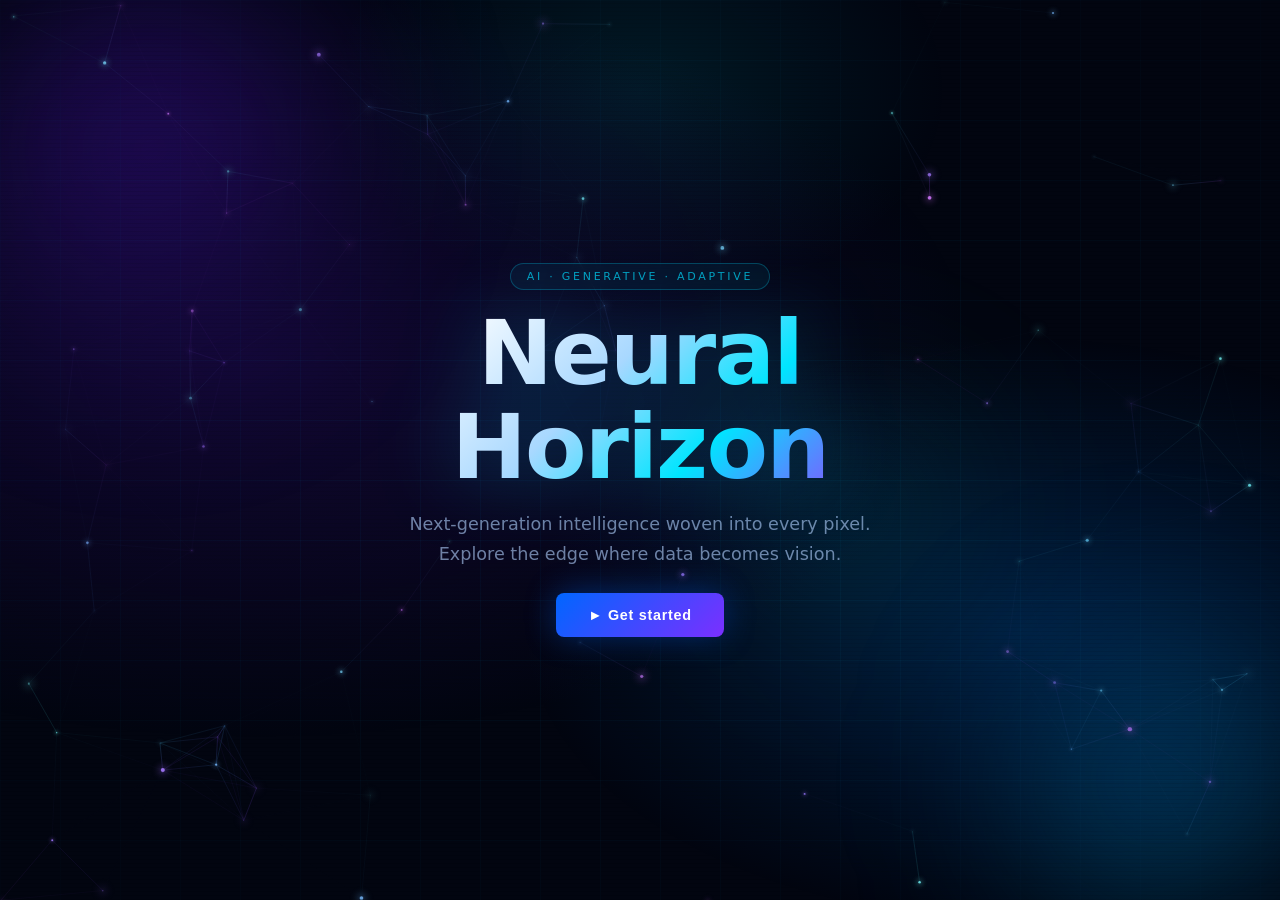
==== velox-nebula/index.html @ 0381c70f "add gamenad bg" ====
<!DOCTYPE html>
<html lang="en">
<head>
  <meta charset="UTF-8" />
  <meta name="viewport" content="width=device-width, initial-scale=1.0" />
  <title>Velox Nebula</title>
  <style>
    *, *::before, *::after { margin: 0; padding: 0; box-sizing: border-box; }

    body {
      width: 100vw;
      height: 100vh;
      overflow: hidden;
      background: #020510;
      font-family: 'Segoe UI', system-ui, sans-serif;
    }

    canvas {
      position: fixed;
      inset: 0;
      z-index: 0;
    }

    .overlay {
      position: fixed;
      inset: 0;
      z-index: 1;
      background:
        radial-gradient(ellipse 80% 60% at 20% 40%, rgba(30, 10, 80, 0.55) 0%, transparent 70%),
        radial-gradient(ellipse 60% 50% at 80% 70%, rgba(0, 60, 120, 0.45) 0%, transparent 65%),
        radial-gradient(ellipse 40% 40% at 50% 10%, rgba(0, 180, 200, 0.12) 0%, transparent 60%);
      pointer-events: none;
    }

    .grid {
      position: fixed;
      inset: 0;
      z-index: 1;
      background-image:
        linear-gradient(rgba(0, 200, 255, 0.04) 1px, transparent 1px),
        linear-gradient(90deg, rgba(0, 200, 255, 0.04) 1px, transparent 1px);
      background-size: 60px 60px;
      mask-image: radial-gradient(ellipse 90% 80% at 50% 50%, black 30%, transparent 100%);
      pointer-events: none;
    }

    .scanline {
      position: fixed;
      inset: 0;
      z-index: 2;
      background: repeating-linear-gradient(
        to bottom,
        transparent 0px,
        transparent 3px,
        rgba(0, 0, 0, 0.08) 3px,
        rgba(0, 0, 0, 0.08) 4px
      );
      pointer-events: none;
    }

    .content {
      position: relative;
      z-index: 10;
      display: flex;
      flex-direction: column;
      align-items: center;
      justify-content: center;
      height: 100vh;
      gap: 16px;
      color: #fff;
      text-align: center;
    }

    .badge {
      font-size: 11px;
      letter-spacing: 0.25em;
      text-transform: uppercase;
      color: rgba(0, 220, 255, 0.7);
      border: 1px solid rgba(0, 220, 255, 0.25);
      padding: 6px 16px;
      border-radius: 100px;
      backdrop-filter: blur(4px);
      background: rgba(0, 220, 255, 0.06);
    }

    h1 {
      font-size: clamp(2.5rem, 7vw, 6rem);
      font-weight: 700;
      line-height: 1.05;
      letter-spacing: -0.02em;
      background: linear-gradient(135deg, #ffffff 0%, #a8d8ff 40%, #00e5ff 70%, #7b5fff 100%);
      -webkit-background-clip: text;
      -webkit-text-fill-color: transparent;
      background-clip: text;
      filter: drop-shadow(0 0 40px rgba(0, 200, 255, 0.35));
    }

    p {
      font-size: clamp(0.9rem, 2vw, 1.1rem);
      color: rgba(180, 210, 255, 0.6);
      max-width: 480px;
      line-height: 1.7;
    }

    .btn {
      margin-top: 8px;
      display: inline-flex;
      align-items: center;
      gap: 8px;
      padding: 14px 32px;
      border-radius: 8px;
      font-size: 0.9rem;
      font-weight: 600;
      letter-spacing: 0.05em;
      cursor: pointer;
      border: none;
      background: linear-gradient(135deg, #0066ff, #7b2fff);
      color: #fff;
      box-shadow: 0 0 30px rgba(0, 100, 255, 0.4), 0 4px 20px rgba(0,0,0,0.5);
      transition: transform 0.2s, box-shadow 0.2s;
    }
    .btn:hover {
      transform: translateY(-2px) scale(1.02);
      box-shadow: 0 0 50px rgba(0, 120, 255, 0.6), 0 6px 30px rgba(0,0,0,0.5);
    }

    .orb {
      position: fixed;
      border-radius: 50%;
      filter: blur(80px);
      pointer-events: none;
      z-index: 0;
    }
    .orb-1 {
      width: 500px; height: 500px;
      background: radial-gradient(circle, rgba(80, 20, 200, 0.5), transparent 70%);
      top: -100px; left: -100px;
      animation: drift1 18s ease-in-out infinite alternate;
    }
    .orb-2 {
      width: 400px; height: 400px;
      background: radial-gradient(circle, rgba(0, 150, 220, 0.45), transparent 70%);
      bottom: -80px; right: -80px;
      animation: drift2 14s ease-in-out infinite alternate;
    }
    .orb-3 {
      width: 300px; height: 300px;
      background: radial-gradient(circle, rgba(0, 220, 180, 0.2), transparent 70%);
      top: 40%; left: 55%;
      animation: drift3 22s ease-in-out infinite alternate;
    }

    @keyframes drift1 {
      from { transform: translate(0, 0) scale(1); }
      to   { transform: translate(80px, 60px) scale(1.15); }
    }
    @keyframes drift2 {
      from { transform: translate(0, 0) scale(1); }
      to   { transform: translate(-60px, -80px) scale(1.2); }
    }
    @keyframes drift3 {
      from { transform: translate(0, 0) scale(1); }
      to   { transform: translate(-40px, 50px) scale(0.9); }
    }
  </style>
</head>
<body>
  <div class="orb orb-1"></div>
  <div class="orb orb-2"></div>
  <div class="orb orb-3"></div>
  <canvas id="c"></canvas>
  <div class="overlay"></div>
  <div class="grid"></div>
  <div class="scanline"></div>

  <div class="content">
    <div class="badge">AI · Generative · Adaptive</div>
    <h1>Neural<br>Horizon</h1>
    <p>Next-generation intelligence woven into every pixel. Explore the edge where data becomes vision.</p>
    <button class="btn">&#9658; Get started</button>
  </div>

  <script>
    const canvas = document.getElementById('c');
    const ctx = canvas.getContext('2d');

    let W, H, nodes, mouse = { x: -9999, y: -9999 };

    const NODE_COUNT = 90;
    const MAX_DIST = 160;
    const SPEED = 0.35;

    function resize() {
      W = canvas.width  = window.innerWidth;
      H = canvas.height = window.innerHeight;
    }

    class Node {
      constructor() { this.reset(true); }
      reset(init) {
        this.x  = Math.random() * W;
        this.y  = init ? Math.random() * H : (Math.random() < 0.5 ? -5 : H + 5);
        this.vx = (Math.random() - 0.5) * SPEED;
        this.vy = (Math.random() - 0.5) * SPEED;
        this.r  = Math.random() * 1.8 + 0.6;
        this.pulse = Math.random() * Math.PI * 2;
        this.pulseSpeed = 0.02 + Math.random() * 0.02;
        const hues = [195, 210, 260, 280, 180];
        this.hue = hues[Math.floor(Math.random() * hues.length)];
      }
      update() {
        this.x += this.vx;
        this.y += this.vy;
        this.pulse += this.pulseSpeed;

        const mdx = this.x - mouse.x;
        const mdy = this.y - mouse.y;
        const md  = Math.sqrt(mdx * mdx + mdy * mdy);
        if (md < 120) {
          const force = (120 - md) / 120 * 0.3;
          this.vx += (mdx / md) * force;
          this.vy += (mdy / md) * force;
        }

        const maxV = SPEED * 3;
        const v = Math.sqrt(this.vx*this.vx + this.vy*this.vy);
        if (v > maxV) { this.vx = this.vx/v*maxV; this.vy = this.vy/v*maxV; }

        this.vx *= 0.998;
        this.vy *= 0.998;

        if (this.x < -20 || this.x > W+20 || this.y < -20 || this.y > H+20) this.reset(false);
      }
      draw() {
        const a = 0.6 + 0.4 * Math.sin(this.pulse);
        ctx.beginPath();
        ctx.arc(this.x, this.y, this.r * a, 0, Math.PI * 2);
        ctx.fillStyle = `hsla(${this.hue}, 100%, 75%, ${a * 0.9})`;
        ctx.fill();

        const glow = ctx.createRadialGradient(this.x, this.y, 0, this.x, this.y, this.r * 6);
        glow.addColorStop(0, `hsla(${this.hue}, 100%, 70%, ${a * 0.25})`);
        glow.addColorStop(1, 'transparent');
        ctx.beginPath();
        ctx.arc(this.x, this.y, this.r * 6, 0, Math.PI * 2);
        ctx.fillStyle = glow;
        ctx.fill();
      }
    }

    function init() {
      resize();
      nodes = Array.from({ length: NODE_COUNT }, () => new Node());
    }

    function drawEdges() {
      for (let i = 0; i < nodes.length; i++) {
        for (let j = i + 1; j < nodes.length; j++) {
          const a = nodes[i], b = nodes[j];
          const dx = a.x - b.x, dy = a.y - b.y;
          const dist = Math.sqrt(dx*dx + dy*dy);
          if (dist > MAX_DIST) continue;
          const alpha = (1 - dist / MAX_DIST) * 0.45;
          const midH = (a.hue + b.hue) / 2;
          const grad = ctx.createLinearGradient(a.x, a.y, b.x, b.y);
          grad.addColorStop(0, `hsla(${a.hue}, 100%, 65%, ${alpha})`);
          grad.addColorStop(1, `hsla(${b.hue}, 100%, 65%, ${alpha})`);
          ctx.beginPath();
          ctx.moveTo(a.x, a.y);
          ctx.lineTo(b.x, b.y);
          ctx.strokeStyle = grad;
          ctx.lineWidth = alpha * 1.2;
          ctx.stroke();
        }
      }
    }

    let t = 0;
    function loop() {
      ctx.clearRect(0, 0, W, H);

      t += 0.003;
      // subtle animated dark background gradient
      const bg = ctx.createRadialGradient(W*0.5 + Math.sin(t)*80, H*0.5 + Math.cos(t)*60, 0,
                                           W*0.5, H*0.5, Math.max(W, H) * 0.9);
      bg.addColorStop(0, 'rgba(8, 6, 30, 0)');
      bg.addColorStop(1, 'rgba(2, 5, 16, 0)');
      ctx.fillStyle = bg;
      ctx.fillRect(0, 0, W, H);

      drawEdges();
      nodes.forEach(n => { n.update(); n.draw(); });

      requestAnimationFrame(loop);
    }

    window.addEventListener('resize', () => { resize(); nodes.forEach(n => n.reset(true)); });
    window.addEventListener('mousemove', e => { mouse.x = e.clientX; mouse.y = e.clientY; });
    window.addEventListener('mouseleave', () => { mouse.x = -9999; mouse.y = -9999; });

    init();
    loop();
  </script>
</body>
</html>
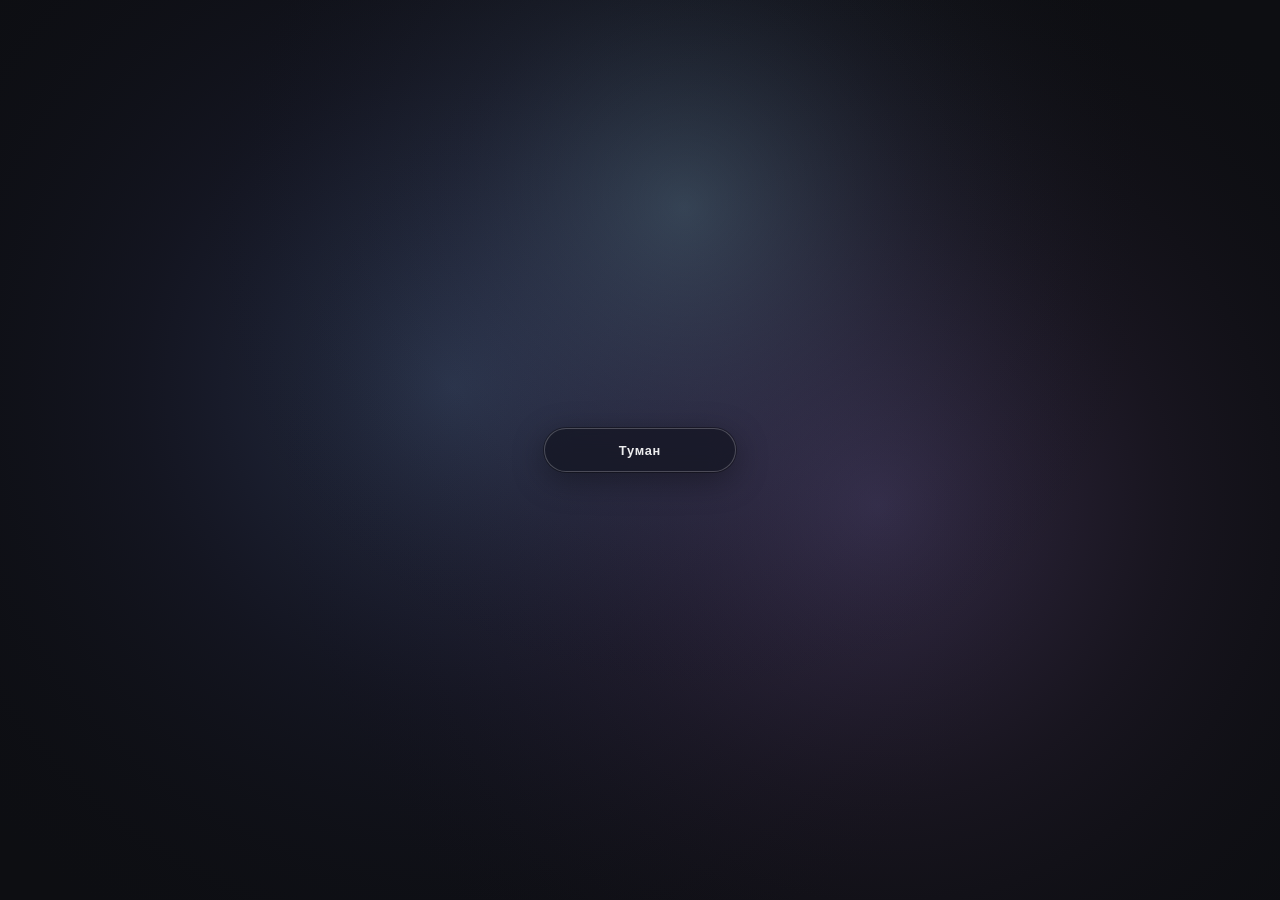
==== commit 90f902a1: "add changeable background" ====
--- a/velox-nebula/index.html
+++ b/velox-nebula/index.html
@@ -1,305 +1,18 @@
 <!DOCTYPE html>
-<html lang="en">
+<html lang="ru">
 <head>
   <meta charset="UTF-8" />
   <meta name="viewport" content="width=device-width, initial-scale=1.0" />
   <title>Velox Nebula</title>
-  <style>
-    *, *::before, *::after { margin: 0; padding: 0; box-sizing: border-box; }
-
-    body {
-      width: 100vw;
-      height: 100vh;
-      overflow: hidden;
-      background: #020510;
-      font-family: 'Segoe UI', system-ui, sans-serif;
-    }
-
-    canvas {
-      position: fixed;
-      inset: 0;
-      z-index: 0;
-    }
-
-    .overlay {
-      position: fixed;
-      inset: 0;
-      z-index: 1;
-      background:
-        radial-gradient(ellipse 80% 60% at 20% 40%, rgba(30, 10, 80, 0.55) 0%, transparent 70%),
-        radial-gradient(ellipse 60% 50% at 80% 70%, rgba(0, 60, 120, 0.45) 0%, transparent 65%),
-        radial-gradient(ellipse 40% 40% at 50% 10%, rgba(0, 180, 200, 0.12) 0%, transparent 60%);
-      pointer-events: none;
-    }
-
-    .grid {
-      position: fixed;
-      inset: 0;
-      z-index: 1;
-      background-image:
-        linear-gradient(rgba(0, 200, 255, 0.04) 1px, transparent 1px),
-        linear-gradient(90deg, rgba(0, 200, 255, 0.04) 1px, transparent 1px);
-      background-size: 60px 60px;
-      mask-image: radial-gradient(ellipse 90% 80% at 50% 50%, black 30%, transparent 100%);
-      pointer-events: none;
-    }
-
-    .scanline {
-      position: fixed;
-      inset: 0;
-      z-index: 2;
-      background: repeating-linear-gradient(
-        to bottom,
-        transparent 0px,
-        transparent 3px,
-        rgba(0, 0, 0, 0.08) 3px,
-        rgba(0, 0, 0, 0.08) 4px
-      );
-      pointer-events: none;
-    }
-
-    .content {
-      position: relative;
-      z-index: 10;
-      display: flex;
-      flex-direction: column;
-      align-items: center;
-      justify-content: center;
-      height: 100vh;
-      gap: 16px;
-      color: #fff;
-      text-align: center;
-    }
-
-    .badge {
-      font-size: 11px;
-      letter-spacing: 0.25em;
-      text-transform: uppercase;
-      color: rgba(0, 220, 255, 0.7);
-      border: 1px solid rgba(0, 220, 255, 0.25);
-      padding: 6px 16px;
-      border-radius: 100px;
-      backdrop-filter: blur(4px);
-      background: rgba(0, 220, 255, 0.06);
-    }
-
-    h1 {
-      font-size: clamp(2.5rem, 7vw, 6rem);
-      font-weight: 700;
-      line-height: 1.05;
-      letter-spacing: -0.02em;
-      background: linear-gradient(135deg, #ffffff 0%, #a8d8ff 40%, #00e5ff 70%, #7b5fff 100%);
-      -webkit-background-clip: text;
-      -webkit-text-fill-color: transparent;
-      background-clip: text;
-      filter: drop-shadow(0 0 40px rgba(0, 200, 255, 0.35));
-    }
-
-    p {
-      font-size: clamp(0.9rem, 2vw, 1.1rem);
-      color: rgba(180, 210, 255, 0.6);
-      max-width: 480px;
-      line-height: 1.7;
-    }
-
-    .btn {
-      margin-top: 8px;
-      display: inline-flex;
-      align-items: center;
-      gap: 8px;
-      padding: 14px 32px;
-      border-radius: 8px;
-      font-size: 0.9rem;
-      font-weight: 600;
-      letter-spacing: 0.05em;
-      cursor: pointer;
-      border: none;
-      background: linear-gradient(135deg, #0066ff, #7b2fff);
-      color: #fff;
-      box-shadow: 0 0 30px rgba(0, 100, 255, 0.4), 0 4px 20px rgba(0,0,0,0.5);
-      transition: transform 0.2s, box-shadow 0.2s;
-    }
-    .btn:hover {
-      transform: translateY(-2px) scale(1.02);
-      box-shadow: 0 0 50px rgba(0, 120, 255, 0.6), 0 6px 30px rgba(0,0,0,0.5);
-    }
-
-    .orb {
-      position: fixed;
-      border-radius: 50%;
-      filter: blur(80px);
-      pointer-events: none;
-      z-index: 0;
-    }
-    .orb-1 {
-      width: 500px; height: 500px;
-      background: radial-gradient(circle, rgba(80, 20, 200, 0.5), transparent 70%);
-      top: -100px; left: -100px;
-      animation: drift1 18s ease-in-out infinite alternate;
-    }
-    .orb-2 {
-      width: 400px; height: 400px;
-      background: radial-gradient(circle, rgba(0, 150, 220, 0.45), transparent 70%);
-      bottom: -80px; right: -80px;
-      animation: drift2 14s ease-in-out infinite alternate;
-    }
-    .orb-3 {
-      width: 300px; height: 300px;
-      background: radial-gradient(circle, rgba(0, 220, 180, 0.2), transparent 70%);
-      top: 40%; left: 55%;
-      animation: drift3 22s ease-in-out infinite alternate;
-    }
-
-    @keyframes drift1 {
-      from { transform: translate(0, 0) scale(1); }
-      to   { transform: translate(80px, 60px) scale(1.15); }
-    }
-    @keyframes drift2 {
-      from { transform: translate(0, 0) scale(1); }
-      to   { transform: translate(-60px, -80px) scale(1.2); }
-    }
-    @keyframes drift3 {
-      from { transform: translate(0, 0) scale(1); }
-      to   { transform: translate(-40px, 50px) scale(0.9); }
-    }
-  </style>
+  <link rel="stylesheet" href="styles.css" />
 </head>
 <body>
-  <div class="orb orb-1"></div>
-  <div class="orb orb-2"></div>
-  <div class="orb orb-3"></div>
-  <canvas id="c"></canvas>
-  <div class="overlay"></div>
-  <div class="grid"></div>
-  <div class="scanline"></div>
-
-  <div class="content">
-    <div class="badge">AI · Generative · Adaptive</div>
-    <h1>Neural<br>Horizon</h1>
-    <p>Next-generation intelligence woven into every pixel. Explore the edge where data becomes vision.</p>
-    <button class="btn">&#9658; Get started</button>
+  <canvas id="bg-canvas" aria-hidden="true"></canvas>
+  <div class="shell">
+    <button type="button" id="bg-cycle" class="btn" aria-label="Сменить анимированный фон">
+      Туман
+    </button>
   </div>
-
-  <script>
-    const canvas = document.getElementById('c');
-    const ctx = canvas.getContext('2d');
-
-    let W, H, nodes, mouse = { x: -9999, y: -9999 };
-
-    const NODE_COUNT = 90;
-    const MAX_DIST = 160;
-    const SPEED = 0.35;
-
-    function resize() {
-      W = canvas.width  = window.innerWidth;
-      H = canvas.height = window.innerHeight;
-    }
-
-    class Node {
-      constructor() { this.reset(true); }
-      reset(init) {
-        this.x  = Math.random() * W;
-        this.y  = init ? Math.random() * H : (Math.random() < 0.5 ? -5 : H + 5);
-        this.vx = (Math.random() - 0.5) * SPEED;
-        this.vy = (Math.random() - 0.5) * SPEED;
-        this.r  = Math.random() * 1.8 + 0.6;
-        this.pulse = Math.random() * Math.PI * 2;
-        this.pulseSpeed = 0.02 + Math.random() * 0.02;
-        const hues = [195, 210, 260, 280, 180];
-        this.hue = hues[Math.floor(Math.random() * hues.length)];
-      }
-      update() {
-        this.x += this.vx;
-        this.y += this.vy;
-        this.pulse += this.pulseSpeed;
-
-        const mdx = this.x - mouse.x;
-        const mdy = this.y - mouse.y;
-        const md  = Math.sqrt(mdx * mdx + mdy * mdy);
-        if (md < 120) {
-          const force = (120 - md) / 120 * 0.3;
-          this.vx += (mdx / md) * force;
-          this.vy += (mdy / md) * force;
-        }
-
-        const maxV = SPEED * 3;
-        const v = Math.sqrt(this.vx*this.vx + this.vy*this.vy);
-        if (v > maxV) { this.vx = this.vx/v*maxV; this.vy = this.vy/v*maxV; }
-
-        this.vx *= 0.998;
-        this.vy *= 0.998;
-
-        if (this.x < -20 || this.x > W+20 || this.y < -20 || this.y > H+20) this.reset(false);
-      }
-      draw() {
-        const a = 0.6 + 0.4 * Math.sin(this.pulse);
-        ctx.beginPath();
-        ctx.arc(this.x, this.y, this.r * a, 0, Math.PI * 2);
-        ctx.fillStyle = `hsla(${this.hue}, 100%, 75%, ${a * 0.9})`;
-        ctx.fill();
-
-        const glow = ctx.createRadialGradient(this.x, this.y, 0, this.x, this.y, this.r * 6);
-        glow.addColorStop(0, `hsla(${this.hue}, 100%, 70%, ${a * 0.25})`);
-        glow.addColorStop(1, 'transparent');
-        ctx.beginPath();
-        ctx.arc(this.x, this.y, this.r * 6, 0, Math.PI * 2);
-        ctx.fillStyle = glow;
-        ctx.fill();
-      }
-    }
-
-    function init() {
-      resize();
-      nodes = Array.from({ length: NODE_COUNT }, () => new Node());
-    }
-
-    function drawEdges() {
-      for (let i = 0; i < nodes.length; i++) {
-        for (let j = i + 1; j < nodes.length; j++) {
-          const a = nodes[i], b = nodes[j];
-          const dx = a.x - b.x, dy = a.y - b.y;
-          const dist = Math.sqrt(dx*dx + dy*dy);
-          if (dist > MAX_DIST) continue;
-          const alpha = (1 - dist / MAX_DIST) * 0.45;
-          const midH = (a.hue + b.hue) / 2;
-          const grad = ctx.createLinearGradient(a.x, a.y, b.x, b.y);
-          grad.addColorStop(0, `hsla(${a.hue}, 100%, 65%, ${alpha})`);
-          grad.addColorStop(1, `hsla(${b.hue}, 100%, 65%, ${alpha})`);
-          ctx.beginPath();
-          ctx.moveTo(a.x, a.y);
-          ctx.lineTo(b.x, b.y);
-          ctx.strokeStyle = grad;
-          ctx.lineWidth = alpha * 1.2;
-          ctx.stroke();
-        }
-      }
-    }
-
-    let t = 0;
-    function loop() {
-      ctx.clearRect(0, 0, W, H);
-
-      t += 0.003;
-      // subtle animated dark background gradient
-      const bg = ctx.createRadialGradient(W*0.5 + Math.sin(t)*80, H*0.5 + Math.cos(t)*60, 0,
-                                           W*0.5, H*0.5, Math.max(W, H) * 0.9);
-      bg.addColorStop(0, 'rgba(8, 6, 30, 0)');
-      bg.addColorStop(1, 'rgba(2, 5, 16, 0)');
-      ctx.fillStyle = bg;
-      ctx.fillRect(0, 0, W, H);
-
-      drawEdges();
-      nodes.forEach(n => { n.update(); n.draw(); });
-
-      requestAnimationFrame(loop);
-    }
-
-    window.addEventListener('resize', () => { resize(); nodes.forEach(n => n.reset(true)); });
-    window.addEventListener('mousemove', e => { mouse.x = e.clientX; mouse.y = e.clientY; });
-    window.addEventListener('mouseleave', () => { mouse.x = -9999; mouse.y = -9999; });
-
-    init();
-    loop();
-  </script>
+  <script src="main.js" defer></script>
 </body>
 </html>
--- a/velox-nebula/styles.css
+++ b/velox-nebula/styles.css
@@ -0,0 +1,71 @@
+*, *::before, *::after {
+  margin: 0;
+  padding: 0;
+  box-sizing: border-box;
+}
+
+body {
+  min-height: 100vh;
+  overflow: hidden;
+  background: #0a0a0c;
+  font-family: "Segoe UI", system-ui, sans-serif;
+}
+
+#bg-canvas {
+  position: fixed;
+  inset: 0;
+  z-index: 0;
+  display: block;
+}
+
+.shell {
+  position: fixed;
+  inset: 0;
+  z-index: 10;
+  display: flex;
+  align-items: center;
+  justify-content: center;
+  pointer-events: none;
+}
+
+.shell .btn {
+  pointer-events: auto;
+}
+
+.btn {
+  display: inline-flex;
+  align-items: center;
+  justify-content: center;
+  min-width: 12rem;
+  padding: 0.85rem 1.5rem;
+  border-radius: 999px;
+  font-size: 0.8rem;
+  font-weight: 600;
+  letter-spacing: 0.06em;
+  cursor: pointer;
+  border: 1px solid rgba(255, 255, 255, 0.22);
+  background: rgba(12, 14, 22, 0.55);
+  color: rgba(255, 255, 255, 0.92);
+  backdrop-filter: blur(12px);
+  box-shadow:
+    0 0 0 1px rgba(0, 0, 0, 0.35),
+    0 8px 32px rgba(0, 0, 0, 0.35);
+  transition: transform 0.18s ease, border-color 0.18s ease, box-shadow 0.18s ease;
+}
+
+.btn:hover {
+  transform: scale(1.04);
+  border-color: rgba(255, 255, 255, 0.4);
+  box-shadow:
+    0 0 0 1px rgba(0, 0, 0, 0.35),
+    0 12px 40px rgba(0, 0, 0, 0.4);
+}
+
+.btn:active {
+  transform: scale(0.98);
+}
+
+.btn:focus-visible {
+  outline: 2px solid rgba(120, 200, 255, 0.8);
+  outline-offset: 3px;
+}
